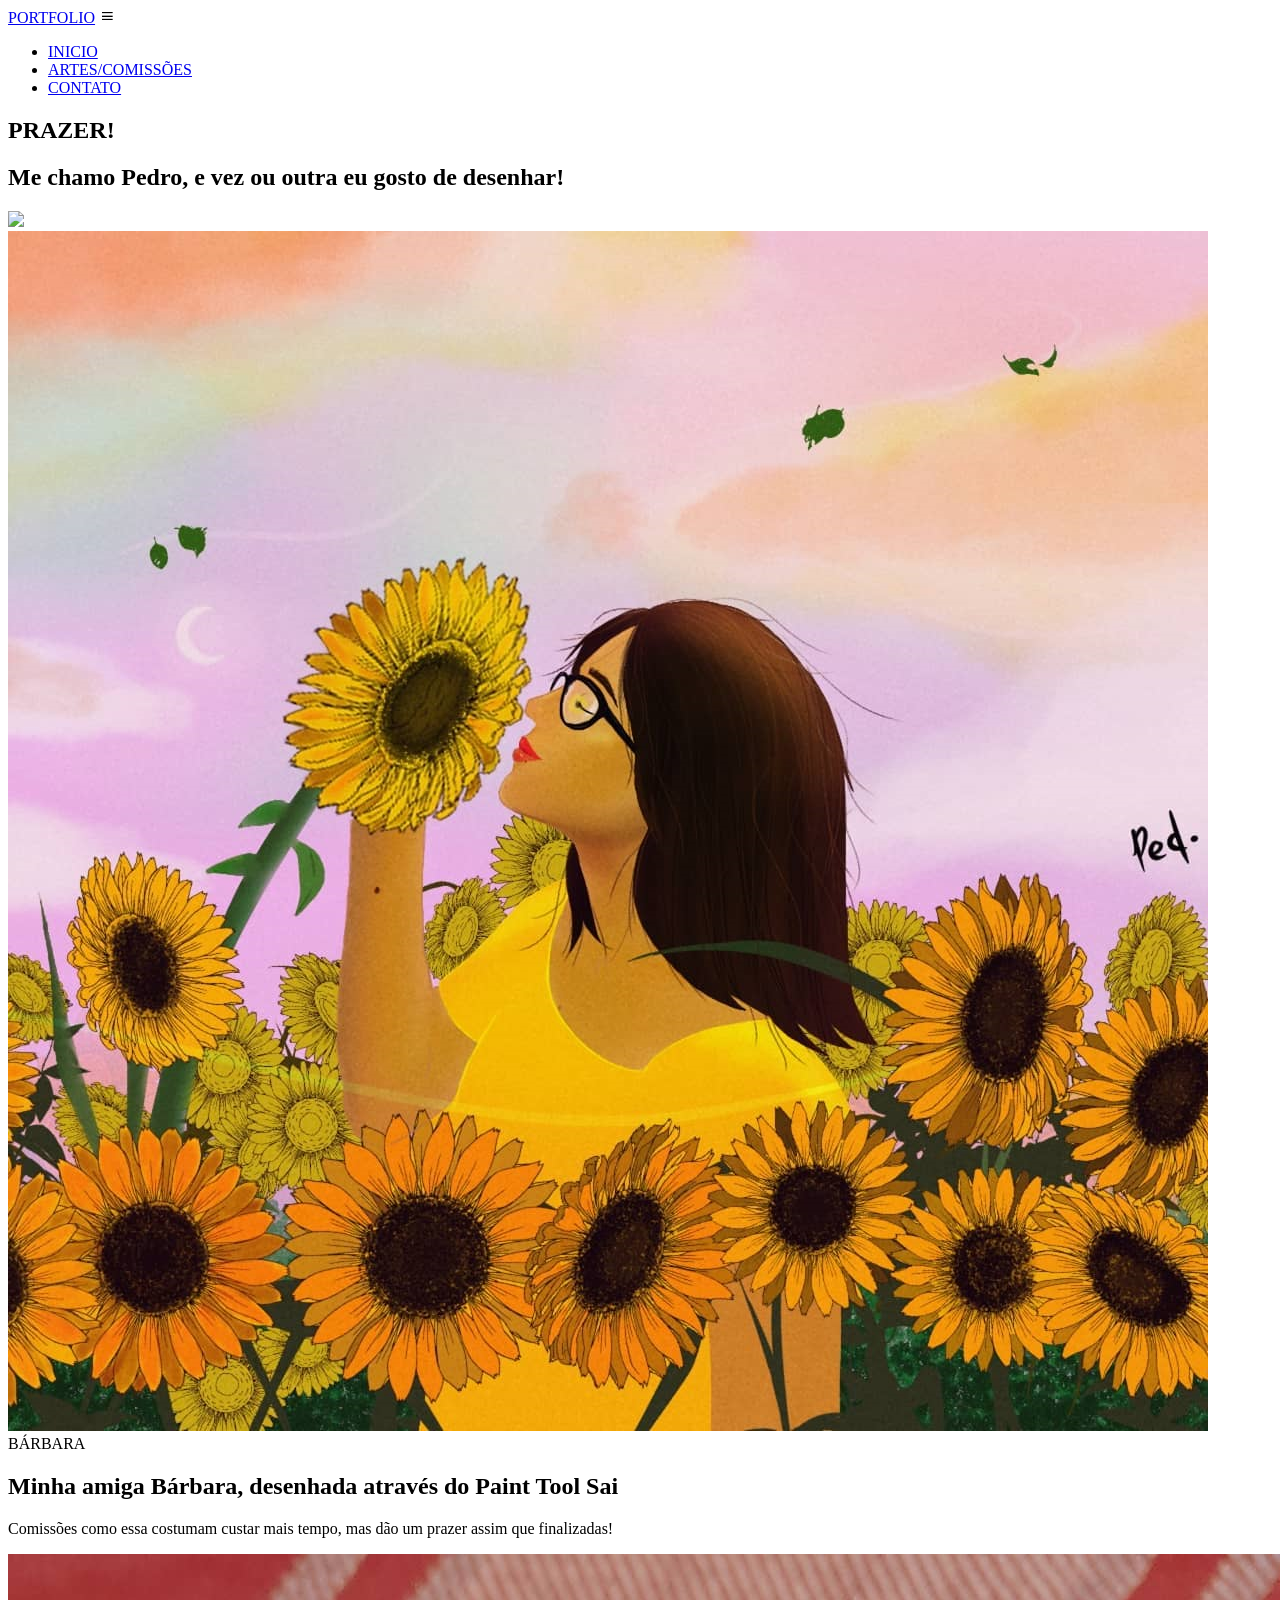
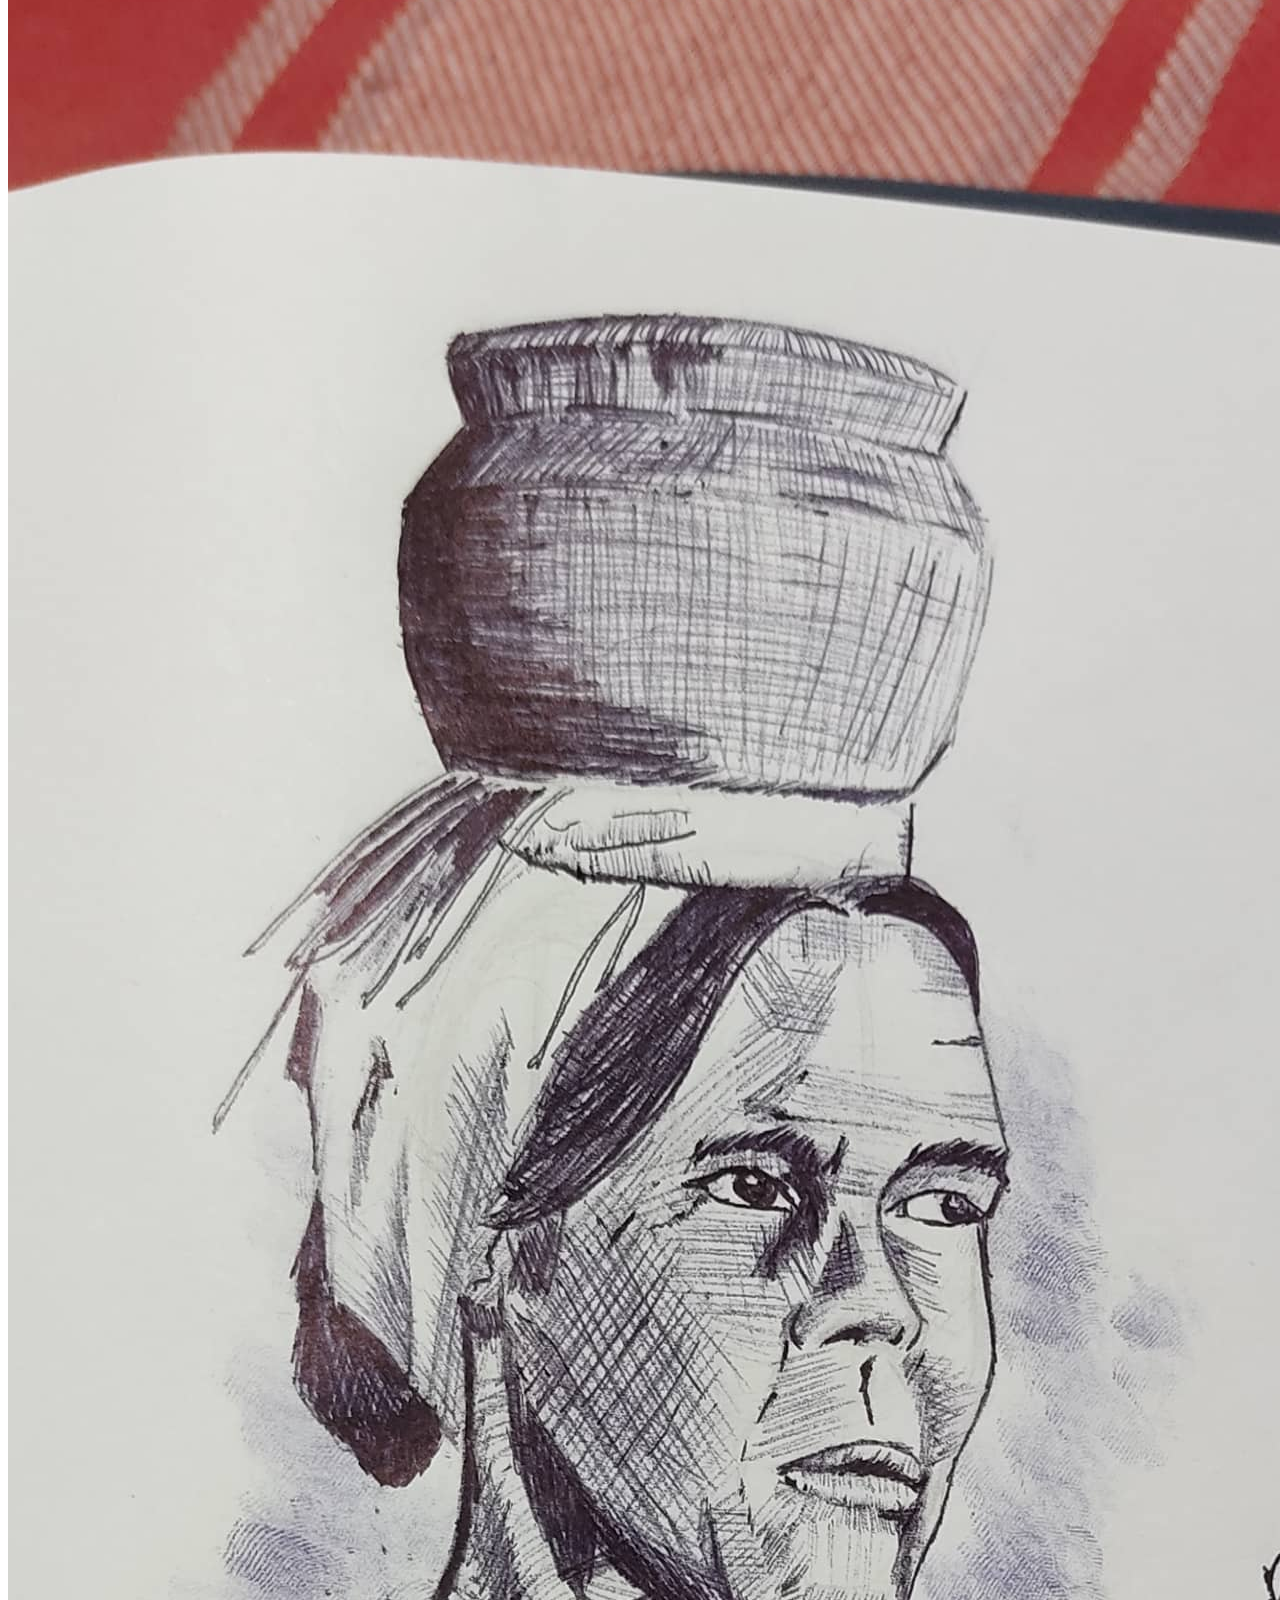
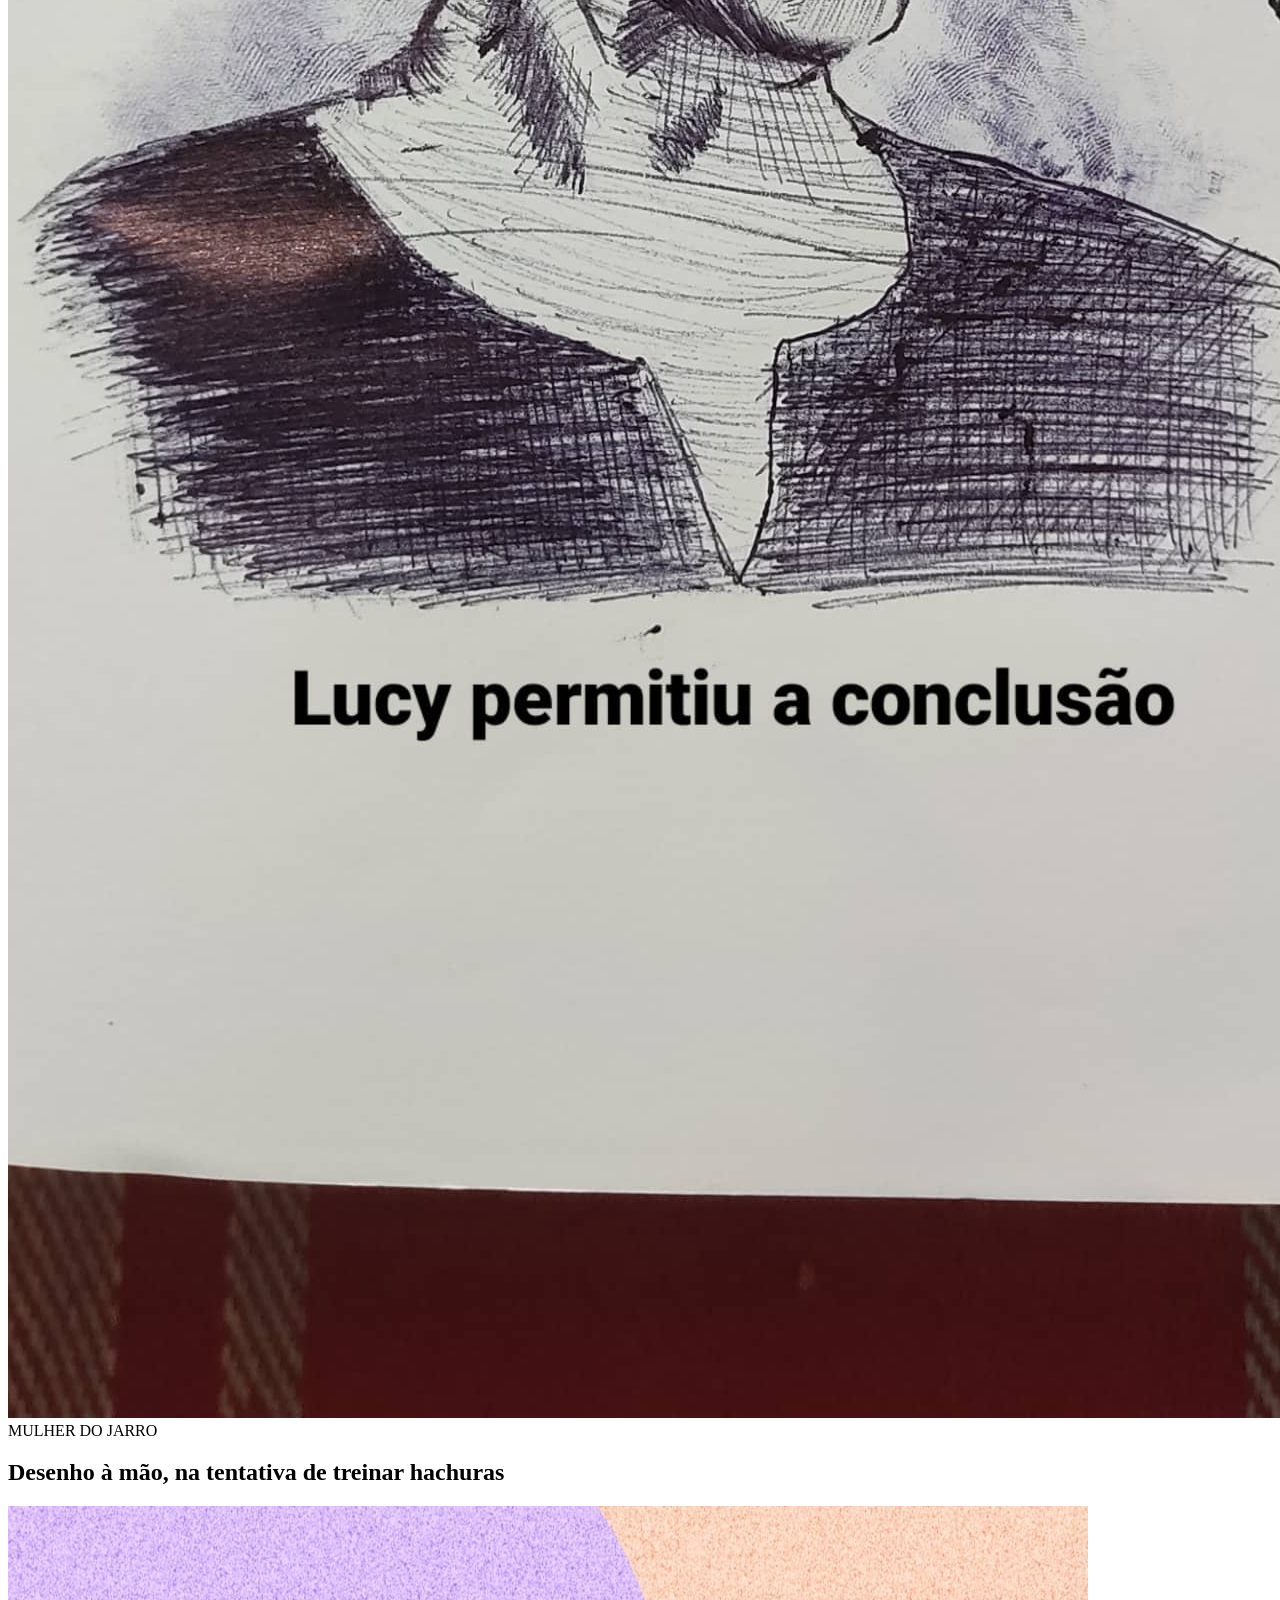
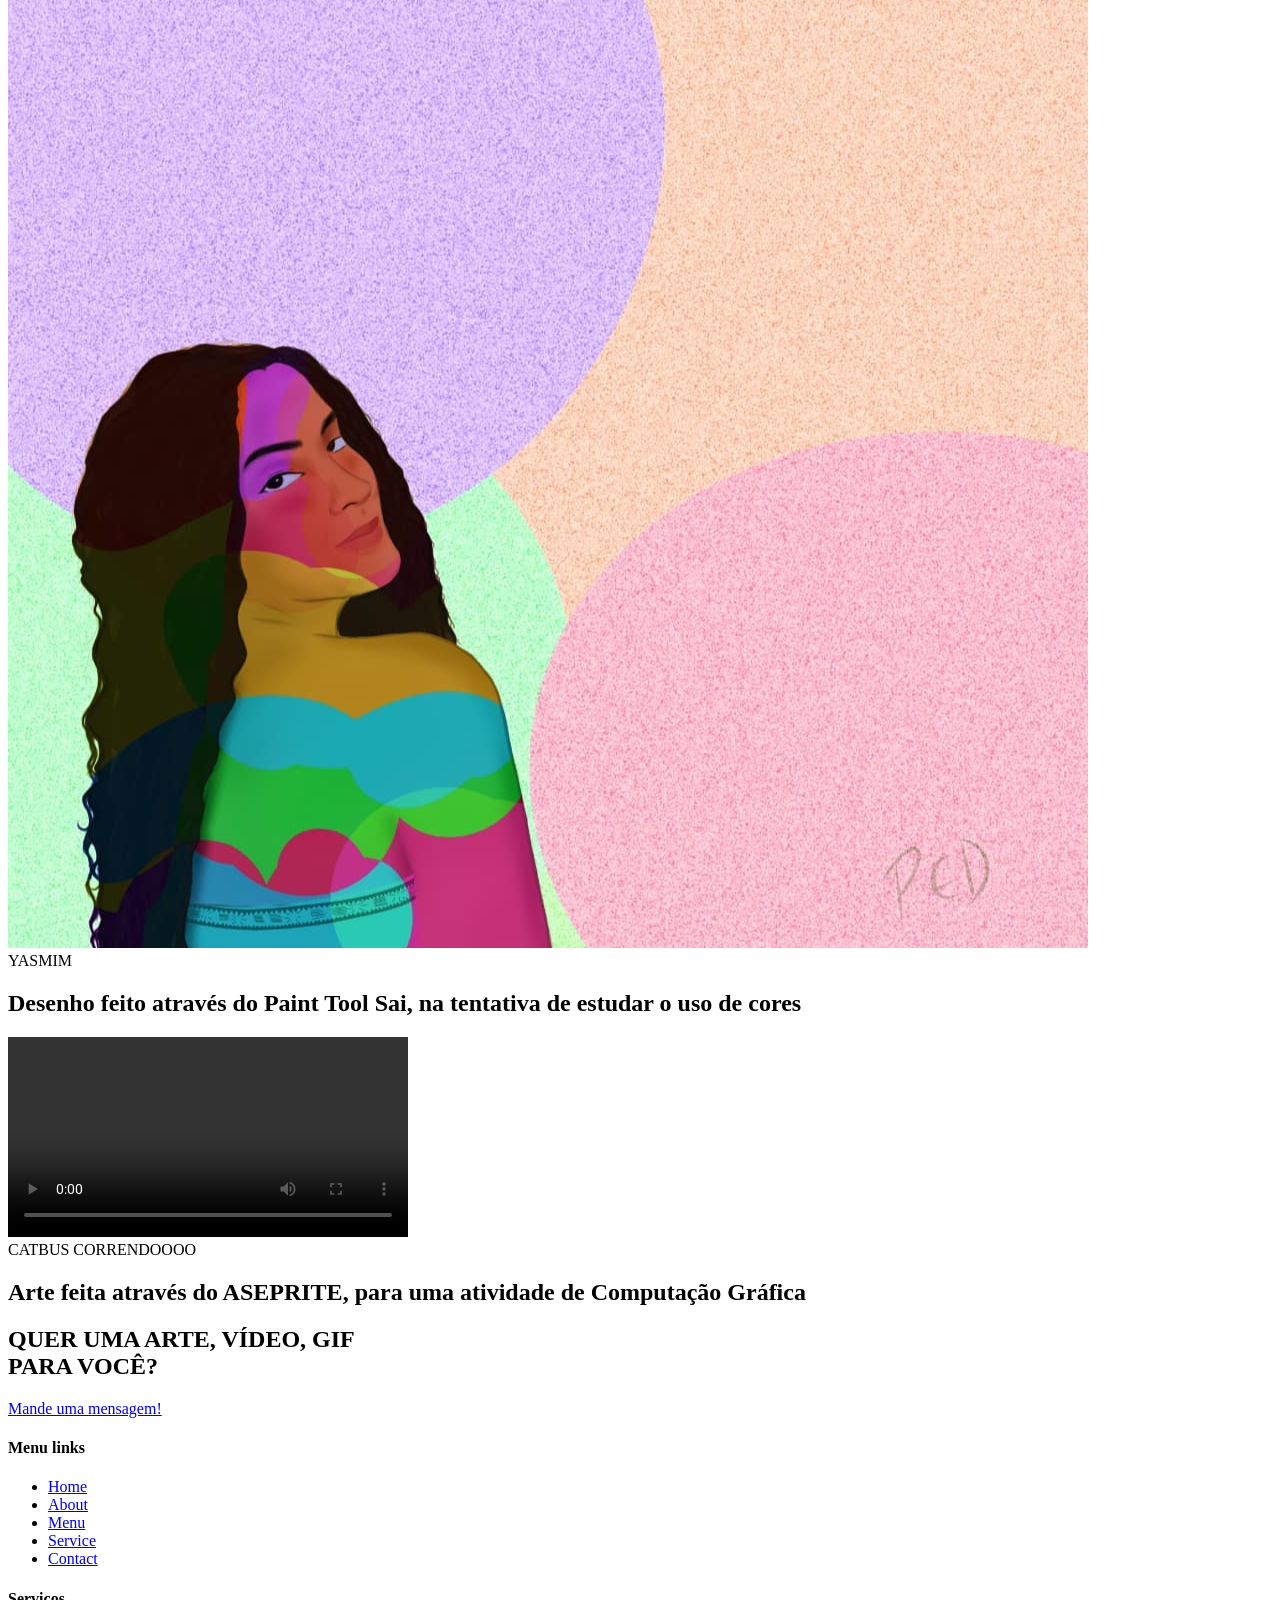
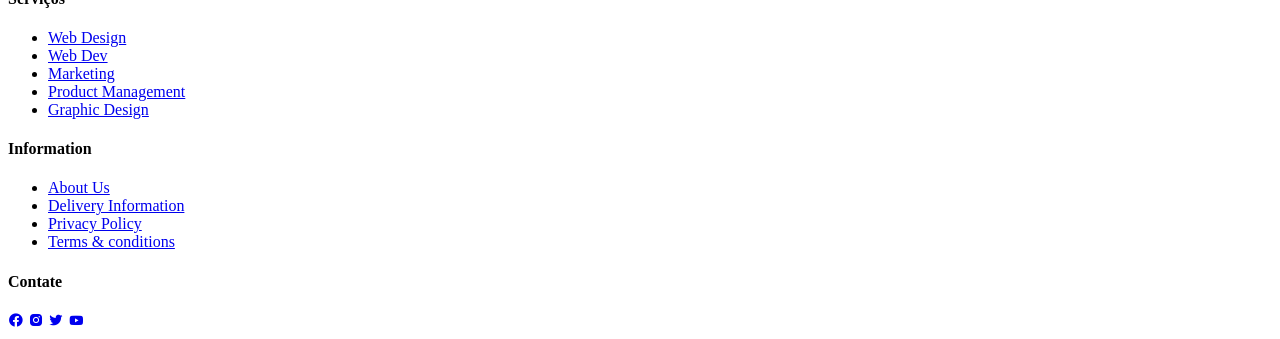
==== index.html @ ae09c024 "Add files via upload" ====
<!DOCTYPE html>
<html lang="en">
<head>
    <meta charset="UTF-8">
    <meta name="viewport" content="width=device-width, initial-scale=1.0">
    <title>PEDRO</title>
    <link rel="icon" href="../favicons/favicon-16x16.png">
    <link rel="stylesheet" href="../css/style.css">
    <!-- <link rel="stylesheet" href="../js/script.js"> -->
    <link rel="stylesheet"
    href="https://unpkg.com/boxicons@latest/css/boxicons.min.css">
    <link rel="preconnect" href="https://fonts.googleapis.com">
    <link rel="preconnect" href="https://fonts.gstatic.com" crossorigin>
    <link href="https://fonts.googleapis.com/css2?family=Poppins:wght@100;200;300;400;500;600;700;800;900&family=Roboto:ital,wght@0,100;0,300;0,400;0,500;1,700&display=swap" rel="stylesheet">



</head>



<body>
    <div class="container"> 
    <header>
        <a href="#" class="logo">PORTFOLIO</a>
        <div class="bx bx-menu" id="menu-icon"></div>
        <ul class="navbar">
            <li><a href="#home">INICIO</a></li>
            <li><a href="#about">ARTES/COMISSÕES</a></li>
            <li><a href="#contact">CONTATO</a></li>
        </ul>
    </header>

    <!---home-->

    <section class="home" id="home">
        <div class="home-text">
            <h1>PRAZER!</h1>
            <h2>Me chamo Pedro, e vez ou outra eu gosto de desenhar!<br> </h2>
           
        </div>
        <div class="home-img">
            <img src="home.png">
        </div>
    </section>

    <!---about us-->

    <section class="about" id="about">
        <div class="about-img">
            <img src="about.png">
        </div>
        <div class="about-text">
            <span>BÁRBARA</span>
            <h2>Minha amiga Bárbara, desenhada através do Paint Tool Sai<br></h2>
            <p>Comissões como essa costumam custar mais tempo, mas dão um prazer assim que finalizadas!</p>

        </div>
    </section>
    
    <section class="about" id="about">
        <div class="about-img">
            <img src="desenho.jpg">
        </div>
        <div class="about-text">
            <span>MULHER DO JARRO</span>
            <h2>Desenho à mão, na tentativa de treinar hachuras<br></h2>
           

        </div>
    </section>

       <section class="about" id="about">
        <div class="about-img">
            <img src="yaya.PNG">
        </div>
        <div class="about-text">
            <span>YASMIM</span>
            <h2>Desenho feito através do Paint Tool Sai, na tentativa de estudar o uso de cores<br></h2>
           
        </div>
        
    </section>

    </section>

       <section class="about" id="about">
        <div class="about-img">
            <video width="400" controls>
    <source src="video.mp4" type="video/mp4">
    Seu navegador não suporta vídeo.
</video>
        </div>
        <div class="about-text">
            <span>CATBUS CORRENDOOOO</span>
            <h2>Arte feita através do ASEPRITE, para uma atividade de Computação Gráfica<br></h2>
           
        </div>
    </section>
    <!---menu start-->
    <!-- outra aba -->
    

    <!---services-->

    

    <!---call to action-->

    <section class="cta">
        <h2>QUER UMA ARTE, VÍDEO, GIF  <br> PARA VOCÊ?</h2>
        <a href="https://chat.whatsapp.com/LiZrDglFqNV42SMV1oeiy0" target="_blank" class="btn">Mande uma mensagem!</a>
    </section>

    <!---footer start-->

    <section id="contact">
    <div class="footer">
            <div class="main">
                <div class="col">
                    <h4>Menu links</h4>
                    <ul>
                        <li><a href="#contact">Home</a></li>
                        <li><a href="#contact">About</a></li>
                        <li><a href="#contact">Menu</a></li>
                        <li><a href="#contact">Service</a></li>
                        <li><a href="#contact">Contact</a></li>
                    </ul>
                </div>
                <div class="col">
                    <h4>Serviços</h4>
                    <ul>
                        <li><a href="#contact">Web Design</a></li>
                        <li><a href="#contact">Web Dev</a></li>
                        <li><a href="#contact">Marketing</a></li>
                        <li><a href="#contact">Product Management</a></li>
                        <li><a href="#contact">Graphic Design</a></li>
                    </ul>
                </div>
                <div class="col">
                    <h4>Information</h4>
                    <ul>
                        <li><a href="#contact">About Us</a></li>
                        <li><a href="#contact">Delivery Information</a></li>
                        <li><a href="#contact">Privacy Policy</a></li>
                        <li><a href="#contact">Terms & conditions</a></li>
                    </ul>
                </div>
                <div class="col">
                    <h4>Contate</h4>
                    <div class="social">
                        <a href="https://www.facebook.com/profile.php?id=100011097669654" target="_blank"><i class='bx bxl-facebook-circle'></i></a>
                        <a href="https://www.instagram.com/hmpedu/" target="_blank"><i class='bx bxl-instagram-alt'></i></a>
                        <a href="https://x.com/elonmusk" target="_blank"><i class='bx bxl-twitter'></i></a>
                        <a href="https://www.youtube.com/channel/UCaJ1e0hix-t7EIKabcpacfQ" target="_blank"><i class='bx bxl-youtube'></i></a>
                    </div>
                </div>
            </div>
        </div>
    </div> <!-- Feche a div container aqui -->
    </section>

    <!---jsjs-->
    <script src="script.js"></script>




    
</body>
</html>


<!-- Aluno: PEDRO FELIPE  -->
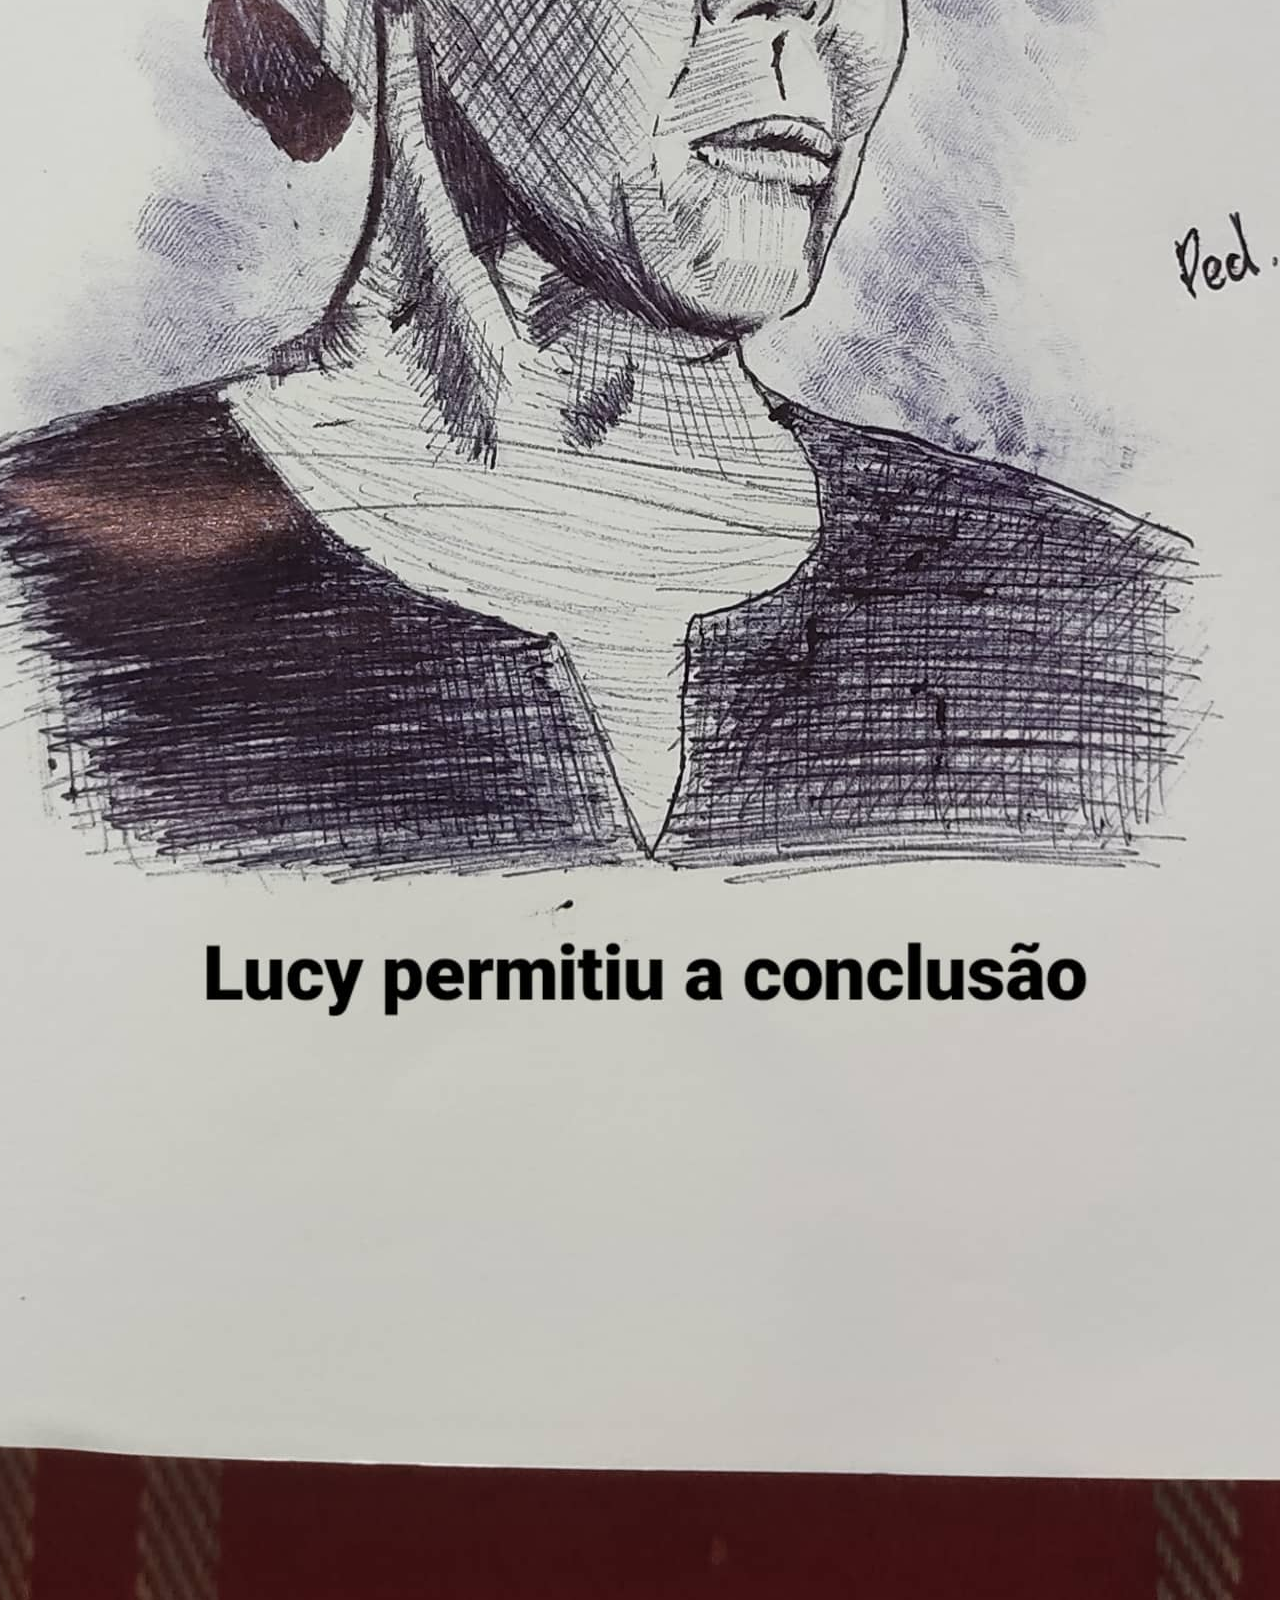
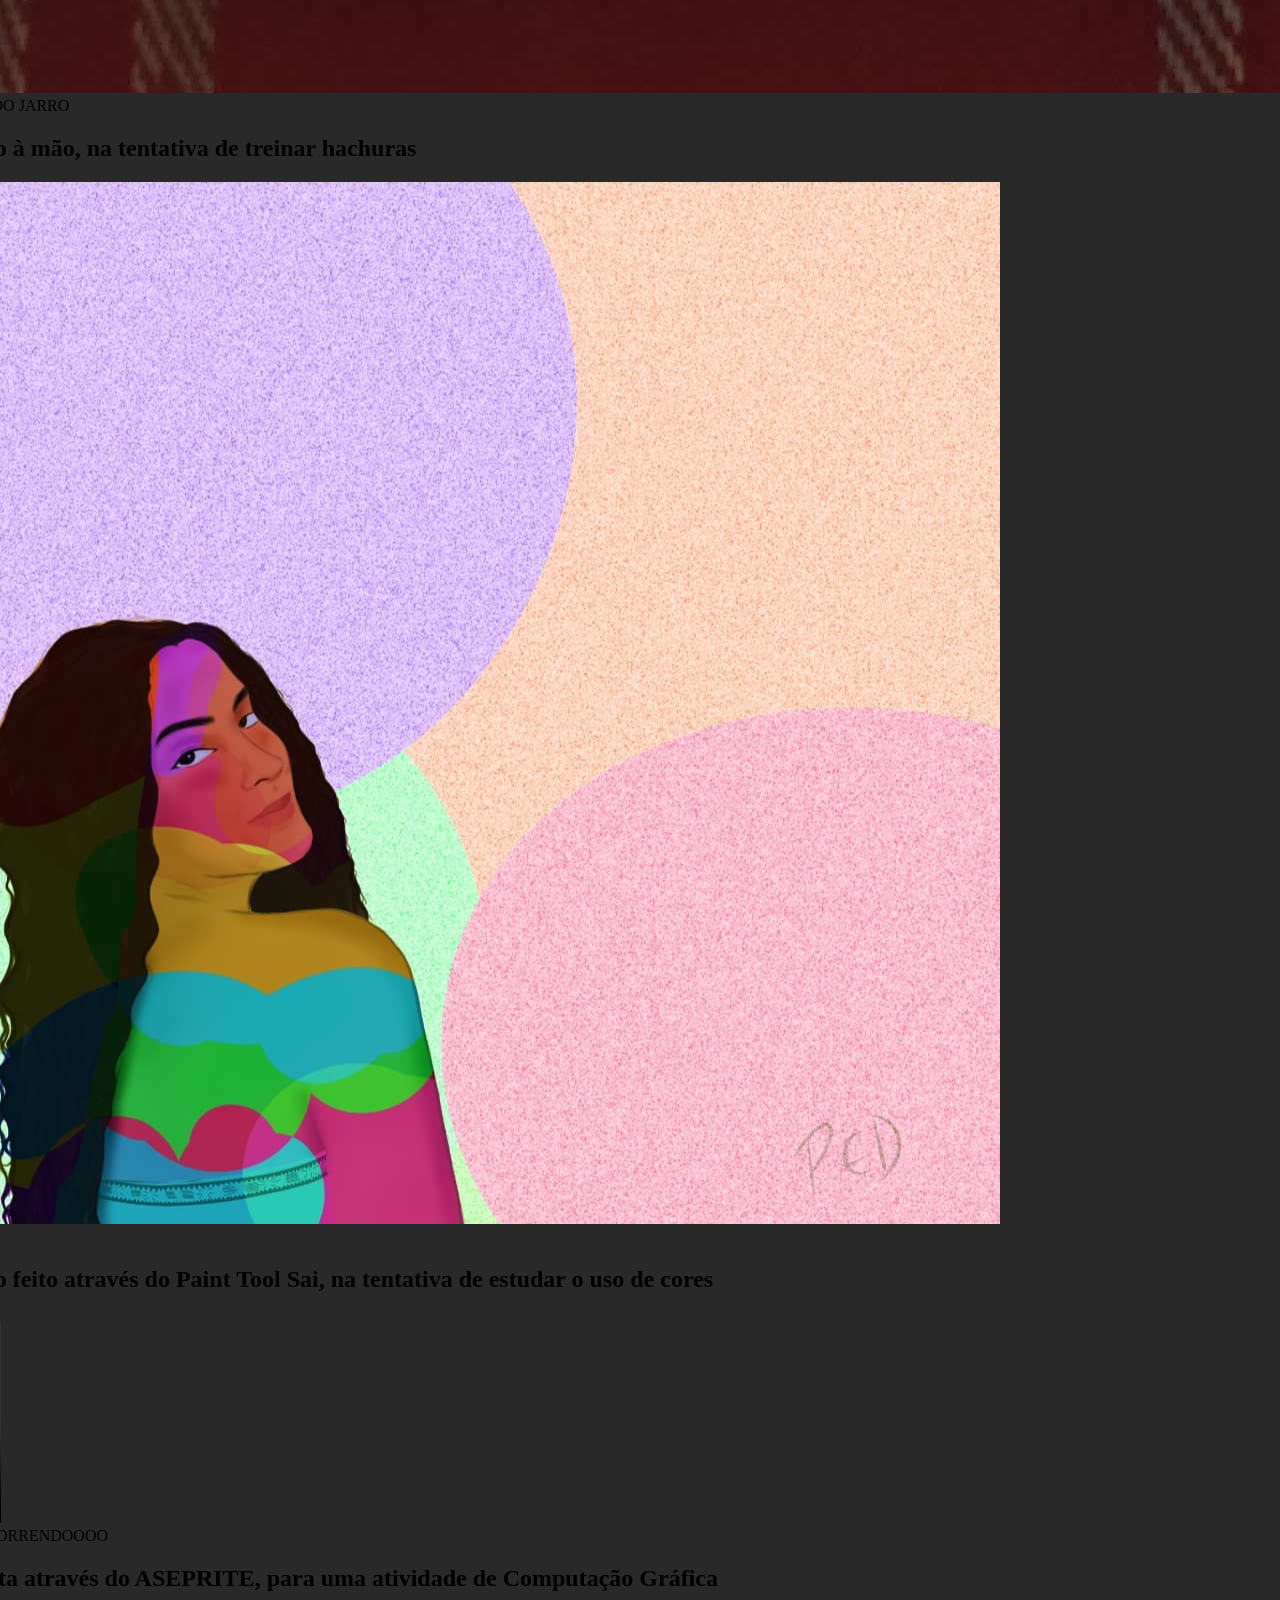
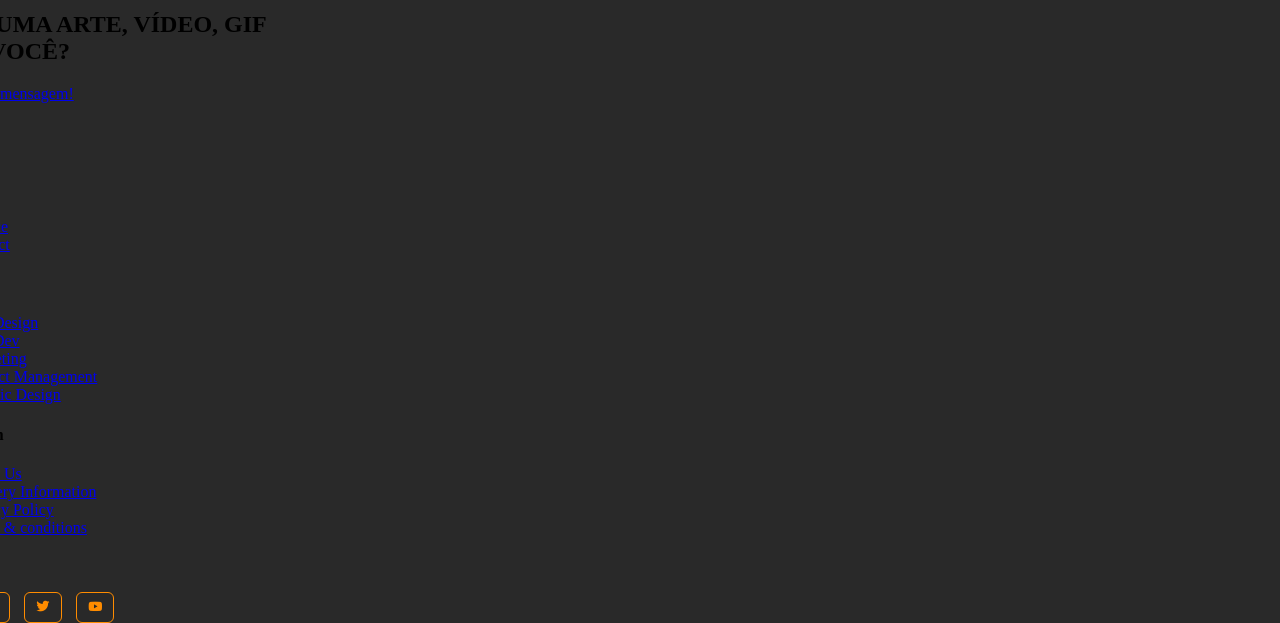
==== commit 8a1031cb: "Refactor HTML structure and update links" ====
--- a/index.html
+++ b/index.html
@@ -5,7 +5,7 @@
     <meta name="viewport" content="width=device-width, initial-scale=1.0">
     <title>PEDRO</title>
     <link rel="icon" href="../favicons/favicon-16x16.png">
-    <link rel="stylesheet" href="../css/style.css">
+    <link rel="stylesheet" href="style.css">
     <!-- <link rel="stylesheet" href="../js/script.js"> -->
     <link rel="stylesheet"
     href="https://unpkg.com/boxicons@latest/css/boxicons.min.css">
@@ -171,4 +171,4 @@
 </html>
 
 
-<!-- Aluno: PEDRO FELIPE  -->+<!-- Aluno: PEDRO FELIPE  -->
--- a/style.css
+++ b/style.css
@@ -0,0 +1,79 @@
+body {
+  margin: 0;
+  height: 100vh;
+
+  display: flex;
+  justify-content: center; /* centraliza horizontal */
+  align-items: center;     /* centraliza vertical */
+
+  background: #292929;     /* fundo preto */
+}
+
+.card {
+  background: #1a1a1a;
+  border-radius: 20px;
+  padding: 20px;
+  width: 500px;
+
+  display: flex; /* ISSO FAZ FICAR HORIZONTAL */
+  align-items: center;
+  gap: 20px;
+
+  box-shadow: 0 0 20px rgba(255, 140, 0, 0.3);
+}
+
+.profile {
+  width: 120px;
+  height: 120px;
+  border-radius: 50%;
+  border: 4px solid #ff8c00;
+  object-fit: cover;
+}
+
+.content {
+  text-align: left;
+}
+
+h1 {
+  color: #fff;
+  margin-bottom: 5px;
+}
+
+.subtitle {
+  color: #ff8c00;
+  margin-bottom: 10px;
+}
+
+.info p {
+  color: #ccc;
+  font-size: 14px;
+}
+
+.social {
+  margin-top: 10px;
+}
+
+.social a {
+  margin-right: 10px;
+  padding: 6px 10px;
+  border: 1px solid #ff8c00;
+  color: #ff8c00;
+  text-decoration: none;
+  border-radius: 6px;
+  transition: 0.3s;
+}
+
+.social a:hover {
+  background: #ff8c00;
+  color: #000;
+}
+
+.card:hover {
+  transform: scale(1.03);
+  transition: 0.3s;
+}
+
+video, iframe {
+    border-radius: 10px;
+    margin-top: 10px;
+}
